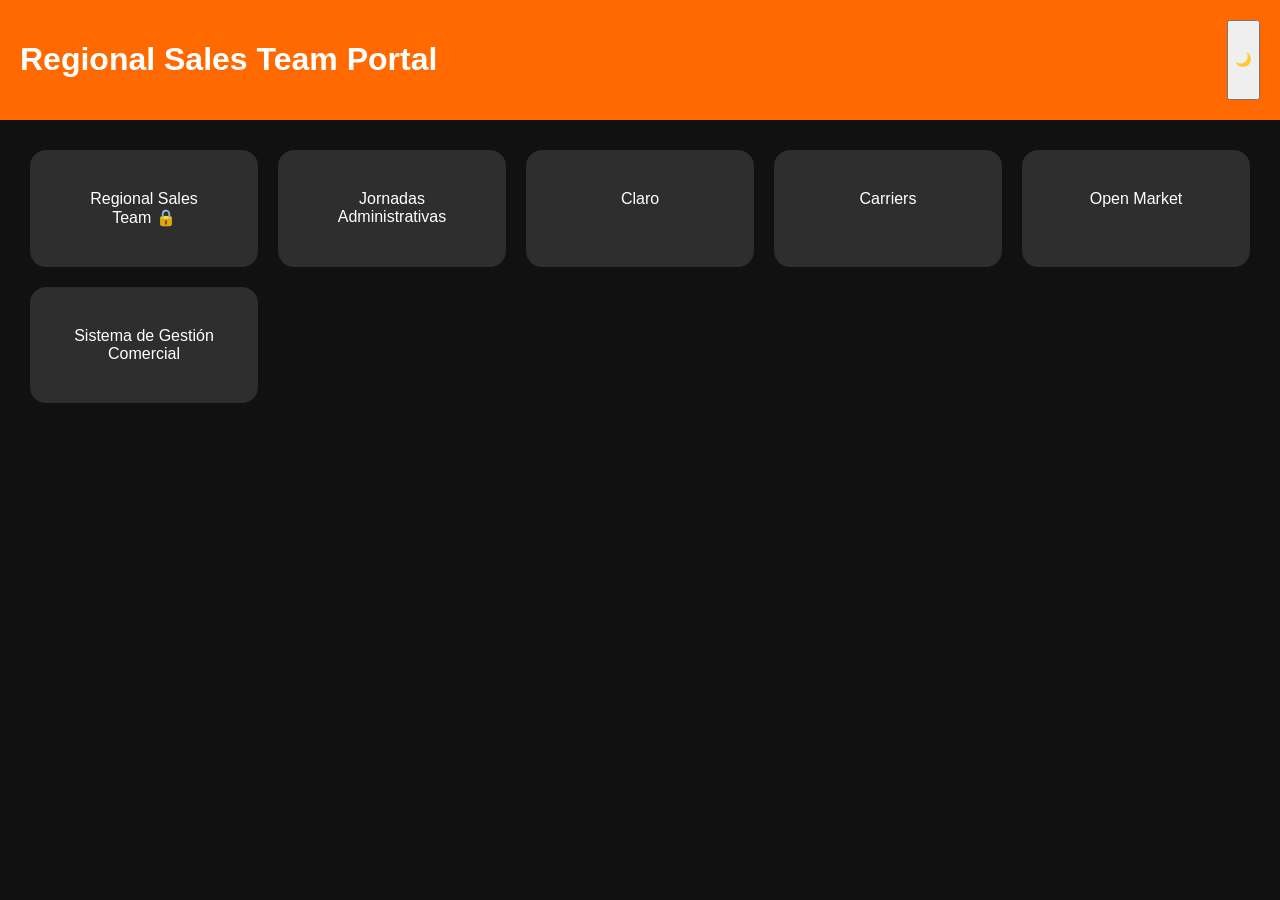
==== index.html @ ebcb6ea0 "Version Inicial" ====
<!DOCTYPE html><html><head><meta charset="utf-8"><title>Regional Sales Team Portal</title>
<link rel="stylesheet" href="css/style.css"></head>
<body>
<header><h1>Regional Sales Team Portal</h1><button id='theme'>🌙</button></header>
<main><div class='grid'>
<a class='card' href='#'>Regional Sales Team 🔒</a>
<a class='card' href='#'>Jornadas Administrativas</a>
<a class='card' href='#'>Claro</a>
<a class='card' href='#'>Carriers</a>
<a class='card' href='#'>Open Market</a>
<a class='card' href='#'>Sistema de Gestión Comercial</a>
</div><p id='clock'></p></main>
<script src="js/app.js"></script></body></html>
---- css/style.css ----
body{font-family:Arial,sans-serif;margin:0;background:#111;color:#fff}
header{display:flex;justify-content:space-between;padding:20px;background:#ff6900}
.grid{display:grid;grid-template-columns:repeat(auto-fit,minmax(220px,1fr));gap:20px;padding:30px}
.card{padding:40px;background:rgba(255,255,255,.12);border-radius:16px;color:#fff;text-decoration:none;text-align:center}
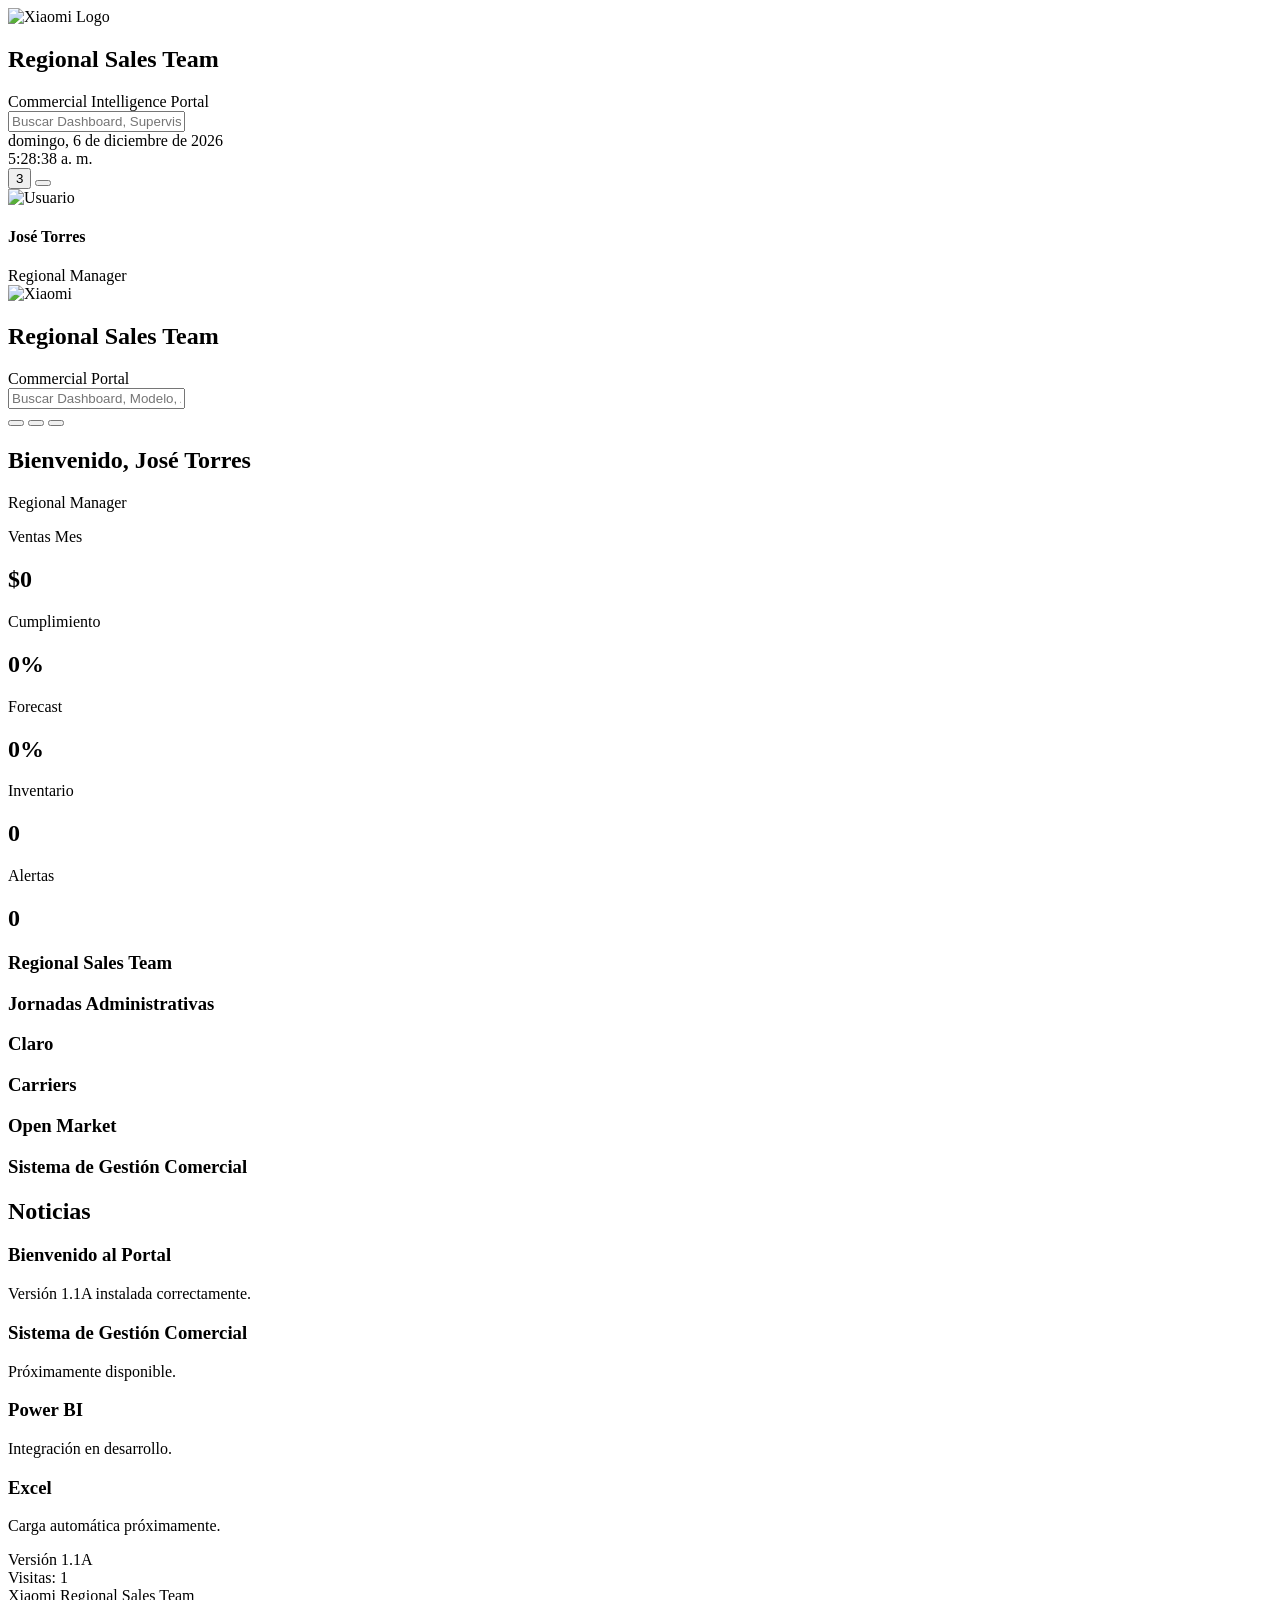
==== commit 2abb458c: "v1.1A Header, Sidebar y Login Modal" ====
--- a/index.html
+++ b/index.html
@@ -1,13 +1,387 @@
-<!DOCTYPE html><html><head><meta charset="utf-8"><title>Regional Sales Team Portal</title>
-<link rel="stylesheet" href="css/style.css"></head>
+<!DOCTYPE html>
+<html lang="es">
+
+<!-- ================= HEADER ================= -->
+
+<header class="header">
+
+    <!-- Logo -->
+    <div class="header-left">
+
+        <div class="logo-container">
+
+            <img src="assets/logo/logo-xiaomi.png"
+                 alt="Xiaomi Logo"
+                 class="logo">
+
+            <div class="title">
+
+                <h2>Regional Sales Team</h2>
+
+                <span>Commercial Intelligence Portal</span>
+
+            </div>
+
+        </div>
+
+    </div>
+
+    <!-- Buscador -->
+
+    <div class="header-center">
+
+        <div class="search">
+
+            <i class="fa-solid fa-magnifying-glass"></i>
+
+            <input
+                id="globalSearch"
+                type="text"
+                placeholder="Buscar Dashboard, Supervisor, Asesor, Modelo..."
+            >
+
+        </div>
+
+    </div>
+
+    <!-- Acciones -->
+
+    <div class="header-right">
+
+        <!-- Fecha -->
+
+        <div class="date-box">
+
+            <i class="fa-regular fa-calendar"></i>
+
+            <span id="date"></span>
+
+        </div>
+
+        <!-- Hora -->
+
+        <div class="clock-box">
+
+            <i class="fa-regular fa-clock"></i>
+
+            <span id="clock"></span>
+
+        </div>
+
+        <!-- Notificaciones -->
+
+        <button
+            class="icon-button"
+            id="notificationsButton">
+
+            <i class="fa-regular fa-bell"></i>
+
+            <span class="badge">
+
+                3
+
+            </span>
+
+        </button>
+
+        <!-- Tema -->
+
+        <button
+            class="icon-button"
+            id="themeButton">
+
+            <i class="fa-solid fa-moon"></i>
+
+        </button>
+
+        <!-- Usuario -->
+
+        <div class="profile">
+
+            <img
+                src="assets/avatars/default-user.png"
+                alt="Usuario">
+
+            <div>
+
+                <h4>
+
+                    José Torres
+
+                </h4>
+
+                <span>
+
+                    Regional Manager
+
+                </span>
+
+            </div>
+
+            <i class="fa-solid fa-chevron-down"></i>
+
+        </div>
+
+    </div>
+
+</header>
+
 <body>
-<header><h1>Regional Sales Team Portal</h1><button id='theme'>🌙</button></header>
-<main><div class='grid'>
-<a class='card' href='#'>Regional Sales Team 🔒</a>
-<a class='card' href='#'>Jornadas Administrativas</a>
-<a class='card' href='#'>Claro</a>
-<a class='card' href='#'>Carriers</a>
-<a class='card' href='#'>Open Market</a>
-<a class='card' href='#'>Sistema de Gestión Comercial</a>
-</div><p id='clock'></p></main>
-<script src="js/app.js"></script></body></html>+
+    <!-- Fondo -->
+    <div class="background-overlay"></div>
+
+    <!-- HEADER -->
+
+    <header>
+
+        <div class="logo">
+
+            <img src="assets/logo-xiaomi.png" alt="Xiaomi">
+
+            <div>
+
+                <h2>Regional Sales Team</h2>
+
+                <span>Commercial Portal</span>
+
+            </div>
+
+        </div>
+
+        <div class="search-box">
+
+            <i class="fa-solid fa-magnifying-glass"></i>
+
+            <input
+                type="text"
+                placeholder="Buscar Dashboard, Modelo, Archivo..."
+            >
+
+        </div>
+
+        <div class="header-actions">
+
+            <button id="themeButton">
+
+                <i class="fa-solid fa-moon"></i>
+
+            </button>
+
+            <button>
+
+                <i class="fa-solid fa-bell"></i>
+
+            </button>
+
+            <button>
+
+                <i class="fa-solid fa-user"></i>
+
+            </button>
+
+        </div>
+
+    </header>
+
+    <!-- HERO -->
+
+    <section class="hero">
+
+        <div>
+
+            <h1>
+
+                Bienvenido,
+
+                <span>José Torres</span>
+
+            </h1>
+
+            <p>
+
+                Regional Manager
+
+            </p>
+
+            <div class="hero-info">
+
+                <div>
+
+                    <strong id="date"></strong>
+
+                </div>
+
+                <div>
+
+                    <strong id="clock"></strong>
+
+                </div>
+
+            </div>
+
+        </div>
+
+    </section>
+
+    <!-- KPIs -->
+
+    <section class="kpi-container">
+
+        <div class="kpi-card">
+
+            <span>Ventas Mes</span>
+
+            <h2>$0</h2>
+
+        </div>
+
+        <div class="kpi-card">
+
+            <span>Cumplimiento</span>
+
+            <h2>0%</h2>
+
+        </div>
+
+        <div class="kpi-card">
+
+            <span>Forecast</span>
+
+            <h2>0%</h2>
+
+        </div>
+
+        <div class="kpi-card">
+
+            <span>Inventario</span>
+
+            <h2>0</h2>
+
+        </div>
+
+        <div class="kpi-card alert">
+
+            <span>Alertas</span>
+
+            <h2>0</h2>
+
+        </div>
+
+    </section>
+
+    <!-- TARJETAS -->
+
+    <section class="menu-grid">
+
+        <div class="menu-card login-required">
+
+            <i class="fa-solid fa-users"></i>
+
+            <h3>Regional Sales Team</h3>
+
+        </div>
+
+        <div class="menu-card">
+
+            <i class="fa-solid fa-calendar-days"></i>
+
+            <h3>Jornadas Administrativas</h3>
+
+        </div>
+
+        <div class="menu-card">
+
+            <i class="fa-solid fa-mobile-screen-button"></i>
+
+            <h3>Claro</h3>
+
+        </div>
+
+        <div class="menu-card">
+
+            <i class="fa-solid fa-tower-broadcast"></i>
+
+            <h3>Carriers</h3>
+
+        </div>
+
+        <div class="menu-card">
+
+            <i class="fa-solid fa-store"></i>
+
+            <h3>Open Market</h3>
+
+        </div>
+
+        <div class="menu-card featured">
+
+            <i class="fa-solid fa-chart-line"></i>
+
+            <h3>
+
+                Sistema de Gestión Comercial
+
+            </h3>
+
+        </div>
+
+    </section>
+
+    <!-- NOTICIAS -->
+
+    <section class="news">
+
+        <div class="news-header">
+
+            <h2>
+
+                Noticias
+
+            </h2>
+
+        </div>
+
+        <div id="newsContainer">
+
+        </div>
+
+    </section>
+
+    <!-- FOOTER -->
+
+    <footer>
+
+        <div>
+
+            Versión 1.1A
+
+        </div>
+
+        <div>
+
+            Visitas:
+
+            <span id="visits">
+
+                0
+
+            </span>
+
+        </div>
+
+        <div>
+
+            Xiaomi Regional Sales Team
+
+        </div>
+
+    </footer>
+
+    <script src="js/app.js"></script>
+
+    <script src="js/theme.js"></script>
+
+</body>
+
+</html>
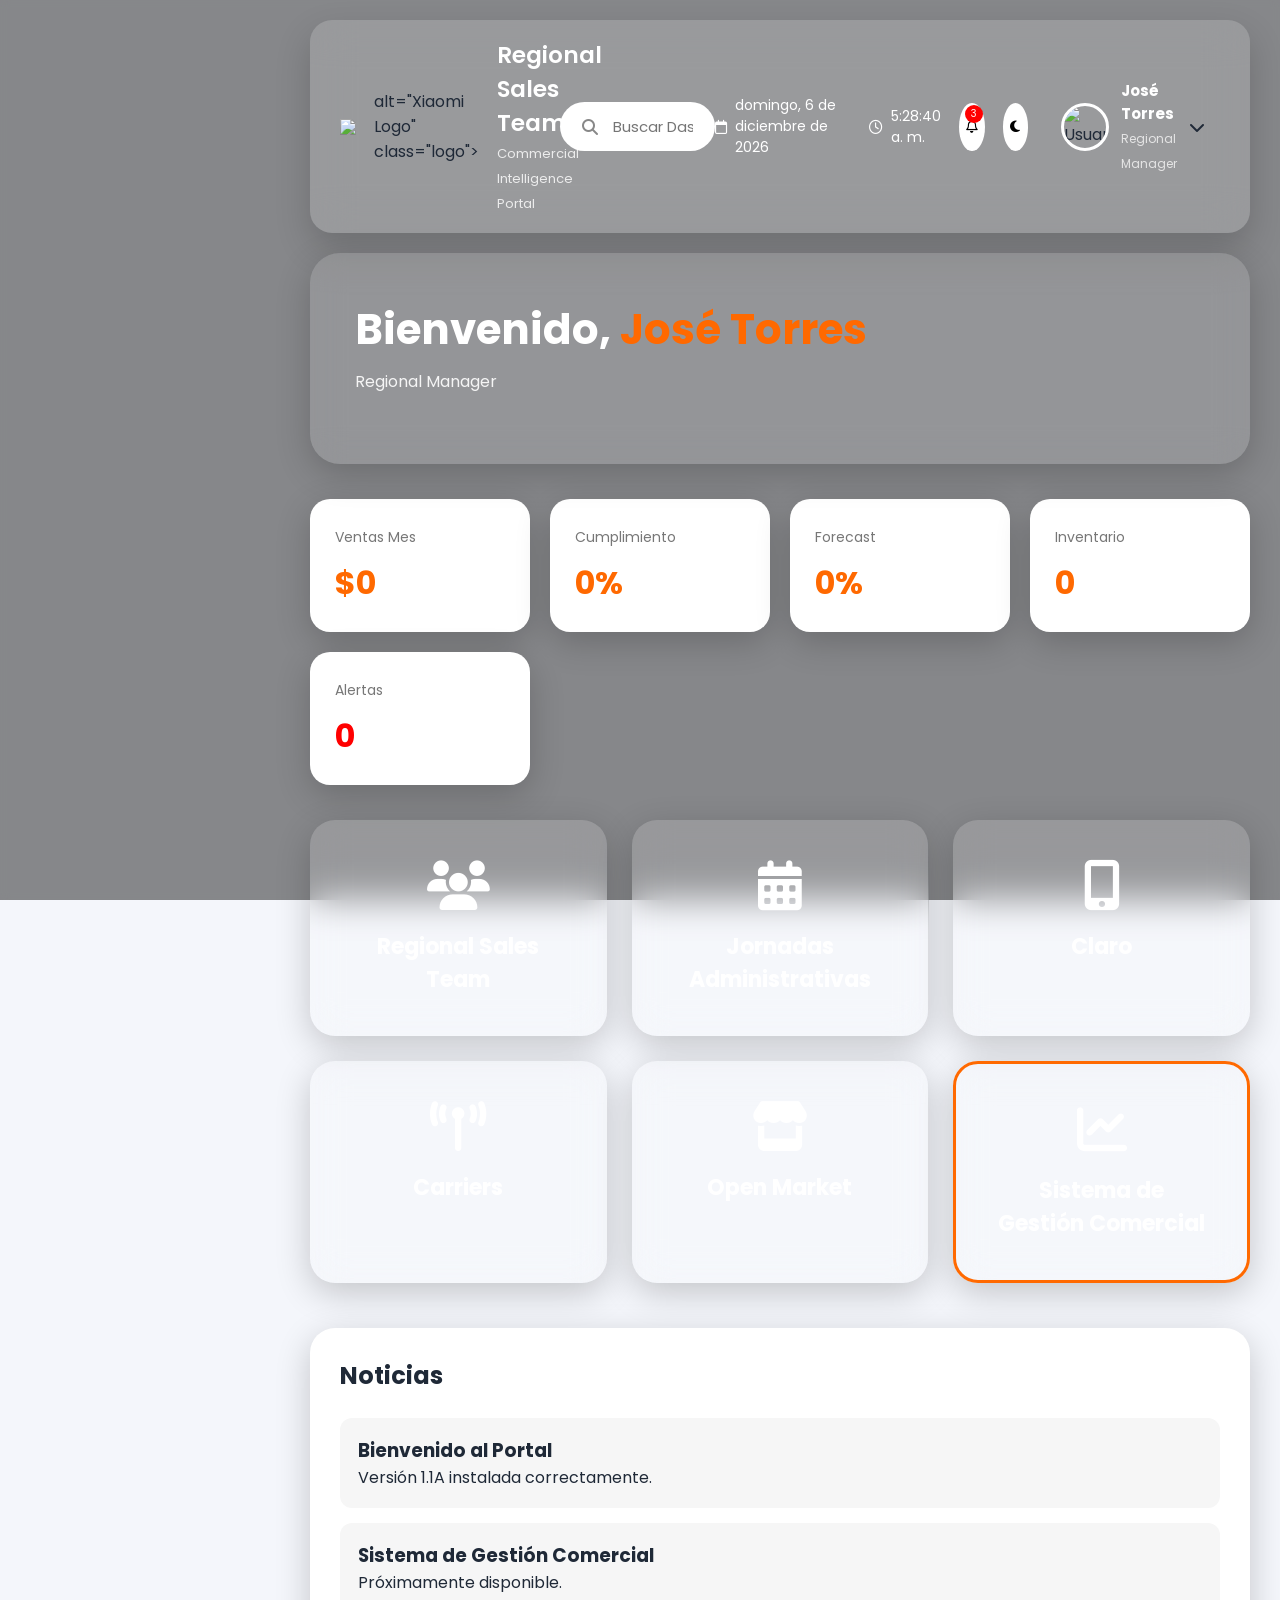
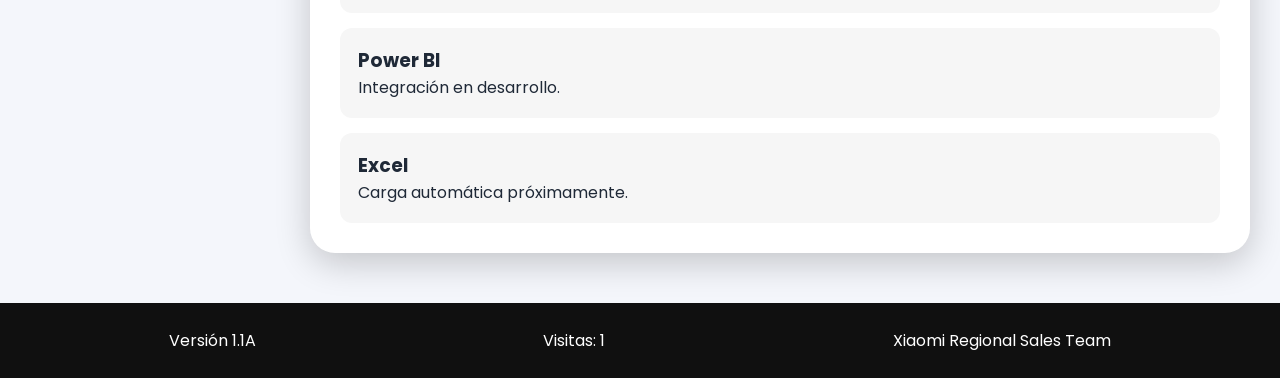
==== commit e914b2db: "V 1.1B Correcciones" ====
--- a/index.html
+++ b/index.html
@@ -1,8 +1,34 @@
 <!DOCTYPE html>
 <html lang="es">
 
-<!-- ================= HEADER ================= -->
-
+
+
+<head>
+    <meta charset="UTF-8">
+    <meta name="viewport" content="width=device-width, initial-scale=1.0">
+
+    <title>Regional Sales Team</title>
+
+    <link rel="stylesheet" href="css/style.css">
+
+    <link rel="preconnect" href="https://fonts.googleapis.com">
+
+    <link rel="preconnect" href="https://fonts.gstatic.com" crossorigin>
+
+    <link href="https://fonts.googleapis.com/css2?family=Poppins:wght@300;400;500;600;700&display=swap" rel="stylesheet">
+
+    <link rel="stylesheet"
+    href="https://cdnjs.cloudflare.com/ajax/libs/font-awesome/6.7.2/css/all.min.css">
+
+</head>
+
+
+<body>
+
+    <!-- Fondo -->
+    <div class="background-overlay"></div>
+
+    <!-- ================= HEADER ================= -->
 <header class="header">
 
     <!-- Logo -->
@@ -10,7 +36,7 @@
 
         <div class="logo-container">
 
-            <img src="assets/logo/logo-xiaomi.png"
+            <img src="assets/logo/logo-xiaomi.png">
                  alt="Xiaomi Logo"
                  class="logo">
 
@@ -126,63 +152,60 @@
 
 </header>
 
-<body>
-
-    <!-- Fondo -->
-    <div class="background-overlay"></div>
-
-    <!-- HEADER -->
-
-    <header>
-
-        <div class="logo">
-
-            <img src="assets/logo-xiaomi.png" alt="Xiaomi">
-
-            <div>
-
-                <h2>Regional Sales Team</h2>
-
-                <span>Commercial Portal</span>
+<!-- ================= LOGIN MODAL ================= -->
+
+<div id="loginModal" class="modal">
+
+    <div class="modal-content">
+
+        <div class="modal-header">
+
+            <img src="assets/logo/logo-xiaomi.png" class="login-logo">
+
+            <h2>Regional Sales Team</h2>
+
+            <p>Commercial Intelligence Portal</p>
+
+        </div>
+
+        <div class="modal-body">
+
+            <div class="input-group">
+
+                <label>Usuario</label>
+
+                <input
+                    id="username"
+                    type="text"
+                    placeholder="Ingrese su usuario">
 
             </div>
 
-        </div>
-
-        <div class="search-box">
-
-            <i class="fa-solid fa-magnifying-glass"></i>
-
-            <input
-                type="text"
-                placeholder="Buscar Dashboard, Modelo, Archivo..."
-            >
-
-        </div>
-
-        <div class="header-actions">
-
-            <button id="themeButton">
-
-                <i class="fa-solid fa-moon"></i>
+            <div class="input-group">
+
+                <label>Contraseña</label>
+
+                <input
+                    id="password"
+                    type="password"
+                    placeholder="Ingrese su contraseña">
+
+            </div>
+
+            <button id="loginButton">
+
+                Ingresar
 
             </button>
 
-            <button>
-
-                <i class="fa-solid fa-bell"></i>
-
-            </button>
-
-            <button>
-
-                <i class="fa-solid fa-user"></i>
-
-            </button>
-
-        </div>
-
-    </header>
+            <p id="loginError"></p>
+
+        </div>
+
+    </div>
+
+</div>
+
 
     <!-- HERO -->
 
@@ -379,7 +402,7 @@
     </footer>
 
     <script src="js/app.js"></script>
-
+    <script src="js/login.js"></script>
     <script src="js/theme.js"></script>
 
 </body>
--- a/css/style.css
+++ b/css/style.css
@@ -0,0 +1,1115 @@
+/* ==========================================================
+   Regional Sales Team Portal v1.1A
+   Theme: Xiaomi HyperOS + Microsoft 365
+   ========================================================== */
+
+/* RESET */
+
+*{
+    margin:0;
+    padding:0;
+    box-sizing:border-box;
+}
+
+:root{
+
+    --xiaomi:#ff6900;
+    --xiaomi-dark: #e85f00;
+
+    --glass:rgba(255,255,255,.15);
+    --glass-dark:rgba(0,0,0,.35);
+
+    --white:#ffffff;
+    --black:#111111;
+
+    --text:#1f2937;
+    --text-light:#f5f5f5;
+
+    --shadow:0 10px 35px rgba(0,0,0,.20);
+
+    --radius:20px;
+
+}
+
+body{
+
+    font-family:'Poppins',sans-serif;
+
+    background: #f4f6fb;
+
+    color:var(--text);
+
+    min-height:100vh;
+
+    overflow-x:hidden;
+
+}
+
+
+/*======================================================
+BACKGROUND
+======================================================*/
+
+.background-overlay{
+
+    position:fixed;
+
+    inset:0;
+
+    background-image:url("../assets/background.webp");
+
+    background-size:cover;
+
+    background-position:center;
+
+    background-repeat:no-repeat;
+
+    z-index:-2;
+
+}
+
+.background-overlay::after{
+
+    content:"";
+
+    position:absolute;
+
+    inset:0;
+
+    background:rgba(0,0,0,.45);
+
+    backdrop-filter:blur(5px);
+
+}
+
+
+
+
+/*======================================================
+SEARCH
+======================================================*/
+
+.search-box{
+
+    width:420px;
+
+    background:white;
+
+    border-radius:50px;
+
+    padding:12px 20px;
+
+    display:flex;
+
+    align-items:center;
+
+    gap:10px;
+
+}
+
+.search-box input{
+
+    border:none;
+
+    outline:none;
+
+    width:100%;
+
+    font-size:15px;
+
+    font-family:Poppins;
+
+}
+
+
+/*======================================================
+BUTTONS
+======================================================*/
+
+.header-actions{
+
+    display:flex;
+
+    gap:15px;
+
+}
+
+.header-actions button{
+
+    width:48px;
+
+    height:48px;
+
+    border:none;
+
+    border-radius:50%;
+
+    background:white;
+
+    cursor:pointer;
+
+    transition:.30s;
+
+    font-size:18px;
+
+}
+
+.header-actions button:hover{
+
+    background:var(--xiaomi);
+
+    color:white;
+
+    transform:translateY(-3px);
+
+}
+
+
+/*======================================================
+HERO
+======================================================*/
+
+.hero{
+
+    width:95%;
+
+    max-width:1500px;
+
+    margin:auto;
+
+    padding:45px;
+
+    border-radius:30px;
+
+    background:rgba(255,255,255,.12);
+
+    backdrop-filter:blur(16px);
+
+    color:white;
+
+    box-shadow:var(--shadow);
+
+}
+
+.hero h1{
+
+    font-size:42px;
+
+}
+
+.hero h1 span{
+
+    color:var(--xiaomi);
+
+}
+
+.hero p{
+
+    margin-top:8px;
+
+    opacity:.9;
+
+}
+
+.hero-info{
+
+    margin-top:25px;
+
+    display:flex;
+
+    gap:30px;
+
+}
+
+
+/*======================================================
+KPIs
+======================================================*/
+
+.kpi-container{
+
+    width:95%;
+
+    max-width:1500px;
+
+    margin:35px auto;
+
+    display:grid;
+
+    grid-template-columns:repeat(auto-fit,minmax(220px,1fr));
+
+    gap:20px;
+
+}
+
+.kpi-card{
+
+    background:white;
+
+    border-radius:20px;
+
+    padding:25px;
+
+    box-shadow:var(--shadow);
+
+    transition:.30s;
+
+}
+
+.kpi-card:hover{
+
+    transform:translateY(-6px);
+
+}
+
+.kpi-card span{
+
+    color:#777;
+
+    font-size:14px;
+
+}
+
+.kpi-card h2{
+
+    margin-top:10px;
+
+    font-size:32px;
+
+    color:var(--xiaomi);
+
+}
+
+.alert h2{
+
+    color:red;
+
+}
+
+
+/*======================================================
+MENU
+======================================================*/
+
+.menu-grid{
+
+    width:95%;
+
+    max-width:1500px;
+
+    margin:auto;
+
+    display:grid;
+
+    grid-template-columns:repeat(auto-fit,minmax(250px,1fr));
+
+    gap:25px;
+
+}
+
+.menu-card{
+
+    background:rgba(255,255,255,.15);
+
+    backdrop-filter:blur(18px);
+
+    border-radius:25px;
+
+    padding:40px;
+
+    color:white;
+
+    text-align:center;
+
+    cursor:pointer;
+
+    transition:.30s;
+
+    box-shadow:var(--shadow);
+
+}
+
+.menu-card:hover{
+
+    transform:translateY(-10px);
+
+    background:var(--xiaomi);
+
+}
+
+.menu-card i{
+
+    font-size:50px;
+
+    margin-bottom:20px;
+
+}
+
+.menu-card h3{
+
+    font-size:22px;
+
+}
+
+.featured{
+
+    border:3px solid var(--xiaomi);
+
+}
+
+
+/*======================================================
+NEWS
+======================================================*/
+
+.news{
+
+    width:95%;
+
+    max-width:1500px;
+
+    margin:45px auto;
+
+    padding:30px;
+
+    background:white;
+
+    border-radius:25px;
+
+    box-shadow:var(--shadow);
+
+}
+
+.news-header{
+
+    margin-bottom:25px;
+
+}
+
+#newsContainer{
+
+    display:grid;
+
+    gap:15px;
+
+}
+
+.news-item{
+
+    padding:18px;
+
+    background:#f6f6f6;
+
+    border-radius:12px;
+
+}
+
+
+/*======================================================
+FOOTER
+======================================================*/
+
+footer{
+
+    margin-top:50px;
+
+    padding:25px;
+
+    background:#101010;
+
+    color:white;
+
+    display:flex;
+
+    justify-content:space-around;
+
+}
+
+
+/*======================================================
+DARK MODE
+======================================================*/
+
+body.dark{
+
+    background:#151515;
+
+}
+
+body.dark .kpi-card,
+body.dark .news{
+
+    background:#262626;
+
+    color:white;
+
+}
+
+body.dark .search-box{
+
+    background:#333;
+
+}
+
+body.dark input{
+
+    background:transparent;
+
+    color:white;
+
+}
+
+body.dark .menu-card{
+
+    background:rgba(40,40,40,.60);
+
+}
+
+
+/*======================================================
+RESPONSIVE
+======================================================*/
+
+@media(max-width:1100px){
+
+header{
+
+flex-direction:column;
+
+gap:20px;
+
+}
+
+.search-box{
+
+width:100%;
+
+}
+
+}
+
+@media(max-width:768px){
+
+.hero h1{
+
+font-size:30px;
+
+}
+
+.hero{
+
+padding:30px;
+
+}
+
+.hero-info{
+
+flex-direction:column;
+
+gap:10px;
+
+}
+
+footer{
+
+flex-direction:column;
+
+gap:15px;
+
+text-align:center;
+
+}
+
+}
+
+
+
+/*==================================================
+HEADER V2
+==================================================*/
+
+.header{
+
+    width:calc(100% - 340px);
+
+    margin:20px 20px 20px 310px;
+
+    padding:18px 30px;
+
+    display:flex;
+
+    justify-content:space-between;
+
+    align-items:center;
+
+    border-radius:22px;
+
+    backdrop-filter:blur(20px);
+
+    background:rgba(255,255,255,.16);
+
+    box-shadow:0 15px 35px rgba(0,0,0,.18);
+
+}
+
+.header-left{
+
+    width:25%;
+
+}
+
+.logo-container{
+
+    display:flex;
+
+    align-items:center;
+
+    gap:18px;
+
+}
+
+.logo{
+
+    width:55px;
+
+}
+
+.title h2{
+
+    color:white;
+
+    font-size:23px;
+
+    font-weight:600;
+
+}
+
+.title span{
+
+    color:#ECECEC;
+
+    font-size:13px;
+
+}
+
+.header-center{
+
+    width:40%;
+
+}
+
+.search{
+
+    background:white;
+
+    border-radius:50px;
+
+    padding:13px 22px;
+
+    display:flex;
+
+    align-items:center;
+
+    gap:15px;
+
+}
+
+.search input{
+
+    border:none;
+
+    outline:none;
+
+    width:100%;
+
+    font-family:Poppins;
+
+    font-size:15px;
+
+}
+
+.search i{
+
+    color:#888;
+
+}
+
+.header-right{
+
+    display:flex;
+
+    align-items:center;
+
+    gap:18px;
+
+}
+
+.date-box,
+
+.clock-box{
+
+    color:white;
+
+    display:flex;
+
+    gap:8px;
+
+    align-items:center;
+
+    font-size:14px;
+
+}
+
+.icon-button{
+
+    width:48px;
+
+    height:48px;
+
+    border-radius:50%;
+
+    border:none;
+
+    cursor:pointer;
+
+    position:relative;
+
+    background:white;
+
+    transition:.3s;
+
+}
+
+.icon-button:hover{
+
+    background:#ff6900;
+
+    color:white;
+
+    transform:translateY(-3px);
+
+}
+
+.badge{
+
+    position:absolute;
+
+    right:2px;
+
+    top:2px;
+
+    background:red;
+
+    color:white;
+
+    border-radius:50%;
+
+    width:18px;
+
+    height:18px;
+
+    display:flex;
+
+    align-items:center;
+
+    justify-content:center;
+
+    font-size:10px;
+
+}
+
+.profile{
+
+    display:flex;
+
+    align-items:center;
+
+    gap:12px;
+
+    cursor:pointer;
+
+    padding:8px 15px;
+
+    border-radius:18px;
+
+    transition:.3s;
+
+}
+
+.profile:hover{
+
+    background:rgba(255,255,255,.15);
+
+}
+
+.profile img{
+
+    width:48px;
+
+    height:48px;
+
+    border-radius:50%;
+
+    border:3px solid white;
+
+}
+
+.profile h4{
+
+    color:white;
+
+    font-size:15px;
+
+}
+
+.profile span{
+
+    color:#E5E5E5;
+
+    font-size:12px;
+
+}
+/*=========================================
+SIDEBAR
+=========================================*/
+
+.sidebar{
+
+    position:fixed;
+
+    left:0;
+
+    top:0;
+
+    width:280px;
+
+    height:100vh;
+
+    background:#1f1f1f;
+
+    color:white;
+
+    display:flex;
+
+    flex-direction:column;
+
+    justify-content:space-between;
+
+    box-shadow:8px 0 30px rgba(0,0,0,.30);
+
+    z-index:999;
+
+}
+
+.sidebar-header{
+
+    padding:30px;
+
+    display:flex;
+
+    align-items:center;
+
+    gap:15px;
+
+    border-bottom:1px solid rgba(255,255,255,.10);
+
+}
+
+.sidebar-logo{
+
+    width:45px;
+
+}
+
+.sidebar-header h2{
+
+    font-size:22px;
+
+    font-weight:600;
+
+}
+
+.sidebar nav{
+
+    flex:1;
+
+    margin-top:20px;
+
+}
+
+.sidebar ul{
+
+    list-style:none;
+
+}
+
+.sidebar li{
+
+    display:flex;
+
+    align-items:center;
+
+    gap:18px;
+
+    padding:18px 30px;
+
+    cursor:pointer;
+
+    transition:.3s;
+
+    font-size:16px;
+
+}
+
+.sidebar li:hover{
+
+    background:#ff6900;
+
+}
+
+.sidebar li.active{
+
+    background:#ff6900;
+
+}
+
+.sidebar li i{
+
+    width:25px;
+
+    text-align:center;
+
+    font-size:20px;
+
+}
+
+.sidebar-footer{
+
+    padding:25px;
+
+    border-top:1px solid rgba(255,255,255,.10);
+
+}
+
+.sidebar-footer button{
+
+    width:100%;
+
+    padding:15px;
+
+    border:none;
+
+    background:#2d2d2d;
+
+    color:white;
+
+    border-radius:15px;
+
+    cursor:pointer;
+
+    transition:.3s;
+
+}
+
+.sidebar-footer button:hover{
+
+    background:#ff6900;
+
+}
+
+.hero,
+.kpi-container,
+.menu-grid,
+.news{
+
+    margin-left:310px;
+
+    width:calc(100% - 340px);
+
+}
+
+/*==================================================
+LOGIN MODAL
+==================================================*/
+
+.modal{
+
+    position:fixed;
+
+    inset:0;
+
+    display:none;
+
+    justify-content:center;
+
+    align-items:center;
+
+    background:rgba(0,0,0,.55);
+
+    backdrop-filter:blur(8px);
+
+    z-index:99999;
+
+}
+
+.modal.active{
+
+    display:flex;
+
+}
+
+.modal-content{
+
+    width:430px;
+
+    border-radius:25px;
+
+    background:white;
+
+    overflow:hidden;
+
+    animation:loginFade .35s ease;
+
+    box-shadow:0 25px 60px rgba(0,0,0,.35);
+
+}
+
+@keyframes loginFade{
+
+    from{
+
+        opacity:0;
+
+        transform:translateY(30px);
+
+    }
+
+    to{
+
+        opacity:1;
+
+        transform:translateY(0);
+
+    }
+
+}
+
+.modal-header{
+
+    padding:35px;
+
+    background:#ff6900;
+
+    color:white;
+
+    text-align:center;
+
+}
+
+.login-logo{
+
+    width:70px;
+
+    margin-bottom:15px;
+
+}
+
+.modal-header h2{
+
+    font-size:26px;
+
+}
+
+.modal-header p{
+
+    opacity:.9;
+
+    margin-top:5px;
+
+}
+
+.modal-body{
+
+    padding:35px;
+
+}
+
+.input-group{
+
+    margin-bottom:20px;
+
+}
+
+.input-group label{
+
+    display:block;
+
+    margin-bottom:8px;
+
+    font-weight:600;
+
+}
+
+.input-group input{
+
+    width:100%;
+
+    padding:14px;
+
+    border:1px solid #DDD;
+
+    border-radius:12px;
+
+    font-size:15px;
+
+    outline:none;
+
+    transition:.3s;
+
+}
+
+.input-group input:focus{
+
+    border-color:#ff6900;
+
+}
+
+#loginButton{
+
+    width:100%;
+
+    padding:15px;
+
+    border:none;
+
+    border-radius:12px;
+
+    background:#ff6900;
+
+    color:white;
+
+    font-size:16px;
+
+    cursor:pointer;
+
+    transition:.3s;
+
+}
+
+#loginButton:hover{
+
+    background:#e55f00;
+
+}
+
+#loginError{
+
+    margin-top:15px;
+
+    color:red;
+
+    text-align:center;
+
+    min-height:20px;
+
+}
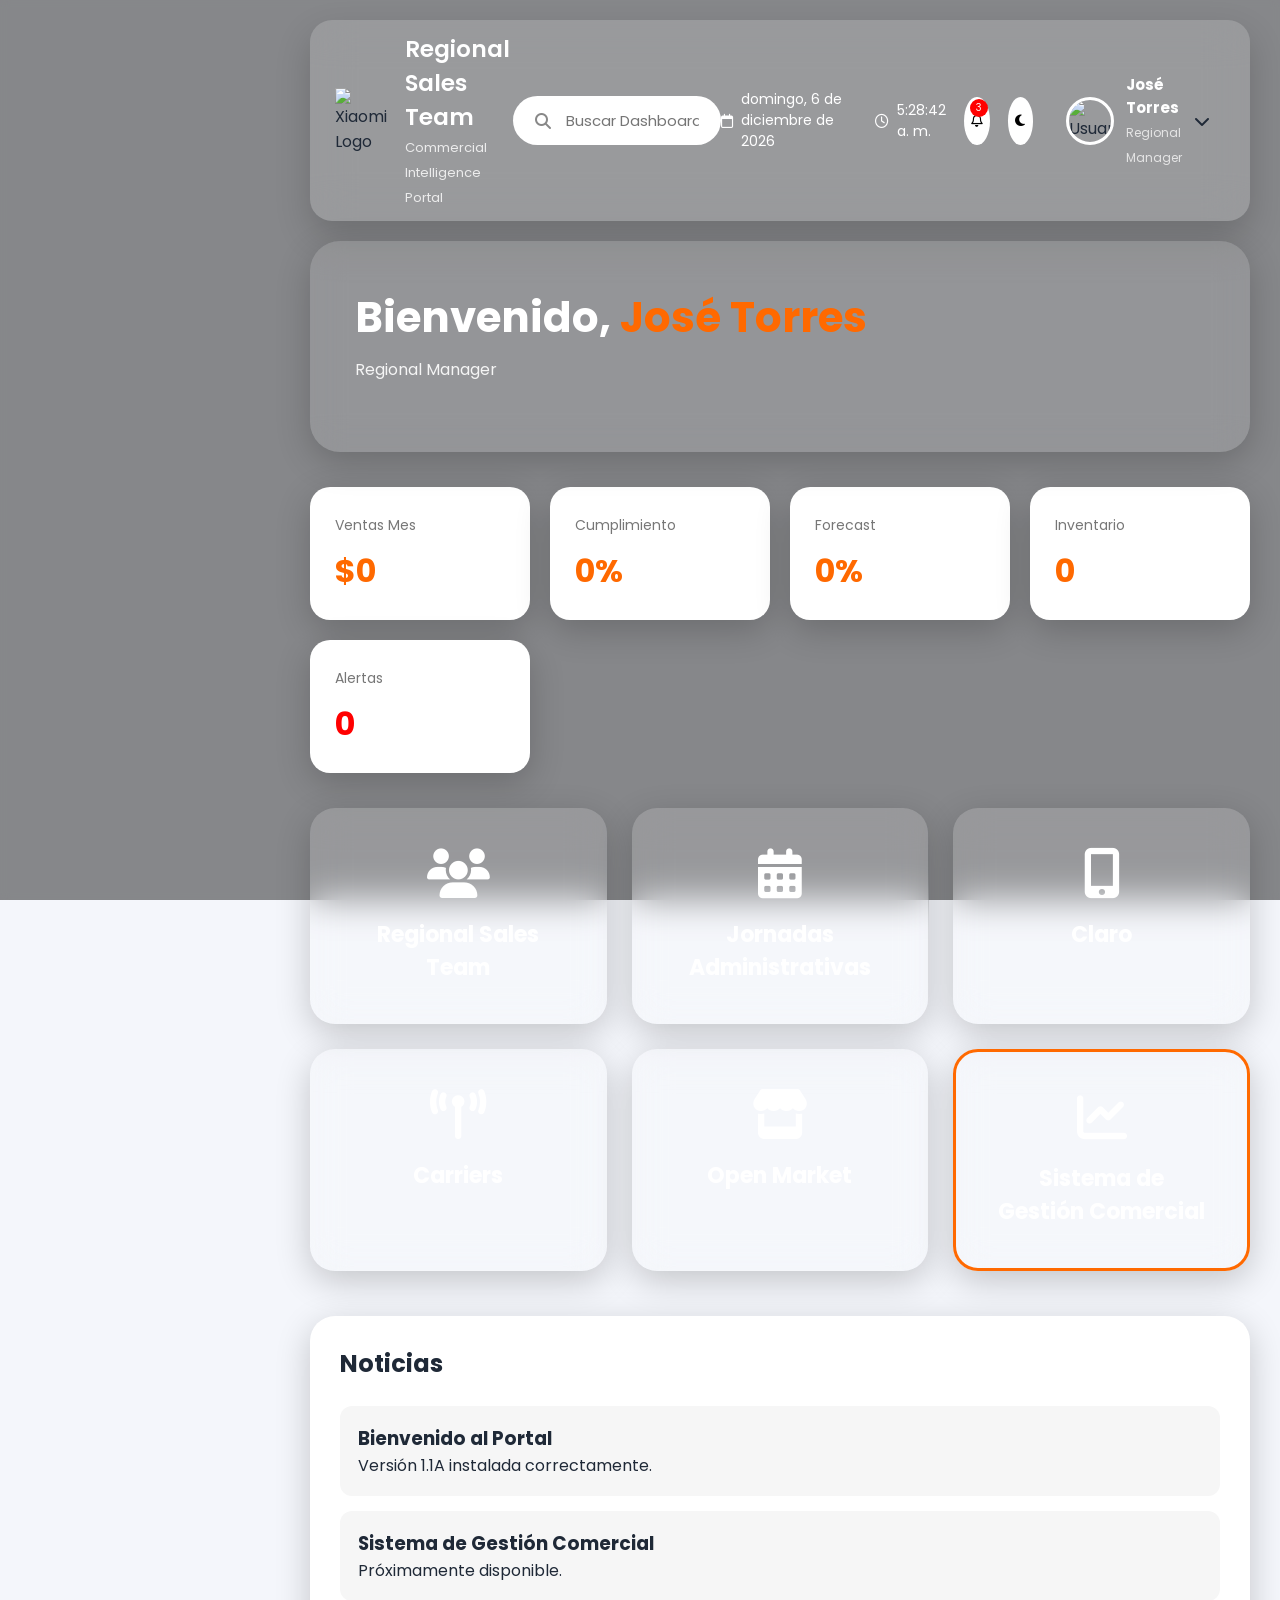
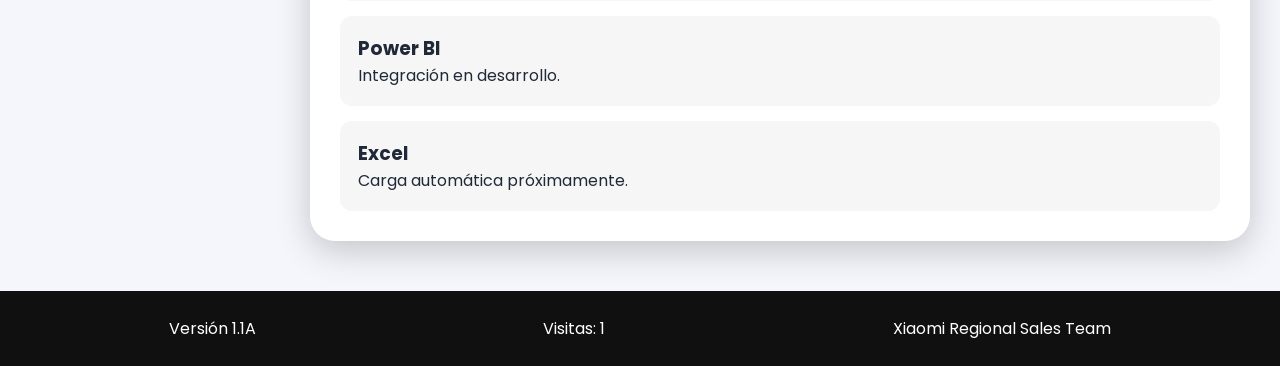
==== commit a7a59f93: "Creada estructura del Dashboard Ejecutivo" ====
--- a/index.html
+++ b/index.html
@@ -36,9 +36,10 @@
 
         <div class="logo-container">
 
-            <img src="assets/logo/logo-xiaomi.png">
-                 alt="Xiaomi Logo"
-                 class="logo">
+            <img
+                src="assets/logo/logo-xiaomi.png"
+                alt="Xiaomi Logo"   
+                class="logo">
 
             <div class="title">
 
--- a/css/style.css
+++ b/css/style.css
@@ -144,7 +144,7 @@
 
     border-radius:50%;
 
-    background:white;
+    background:#202020;
 
     cursor:pointer;
 
@@ -156,7 +156,7 @@
 
 .header-actions button:hover{
 
-    background:var(--xiaomi);
+    background:#ff6900;
 
     color:white;
 
@@ -534,7 +534,7 @@
 
     margin:20px 20px 20px 310px;
 
-    padding:18px 30px;
+    padding:12px 25px;
 
     display:flex;
 
@@ -785,7 +785,7 @@
 
     height:100vh;
 
-    background:#1f1f1f;
+    background:#111;
 
     color:white;
 
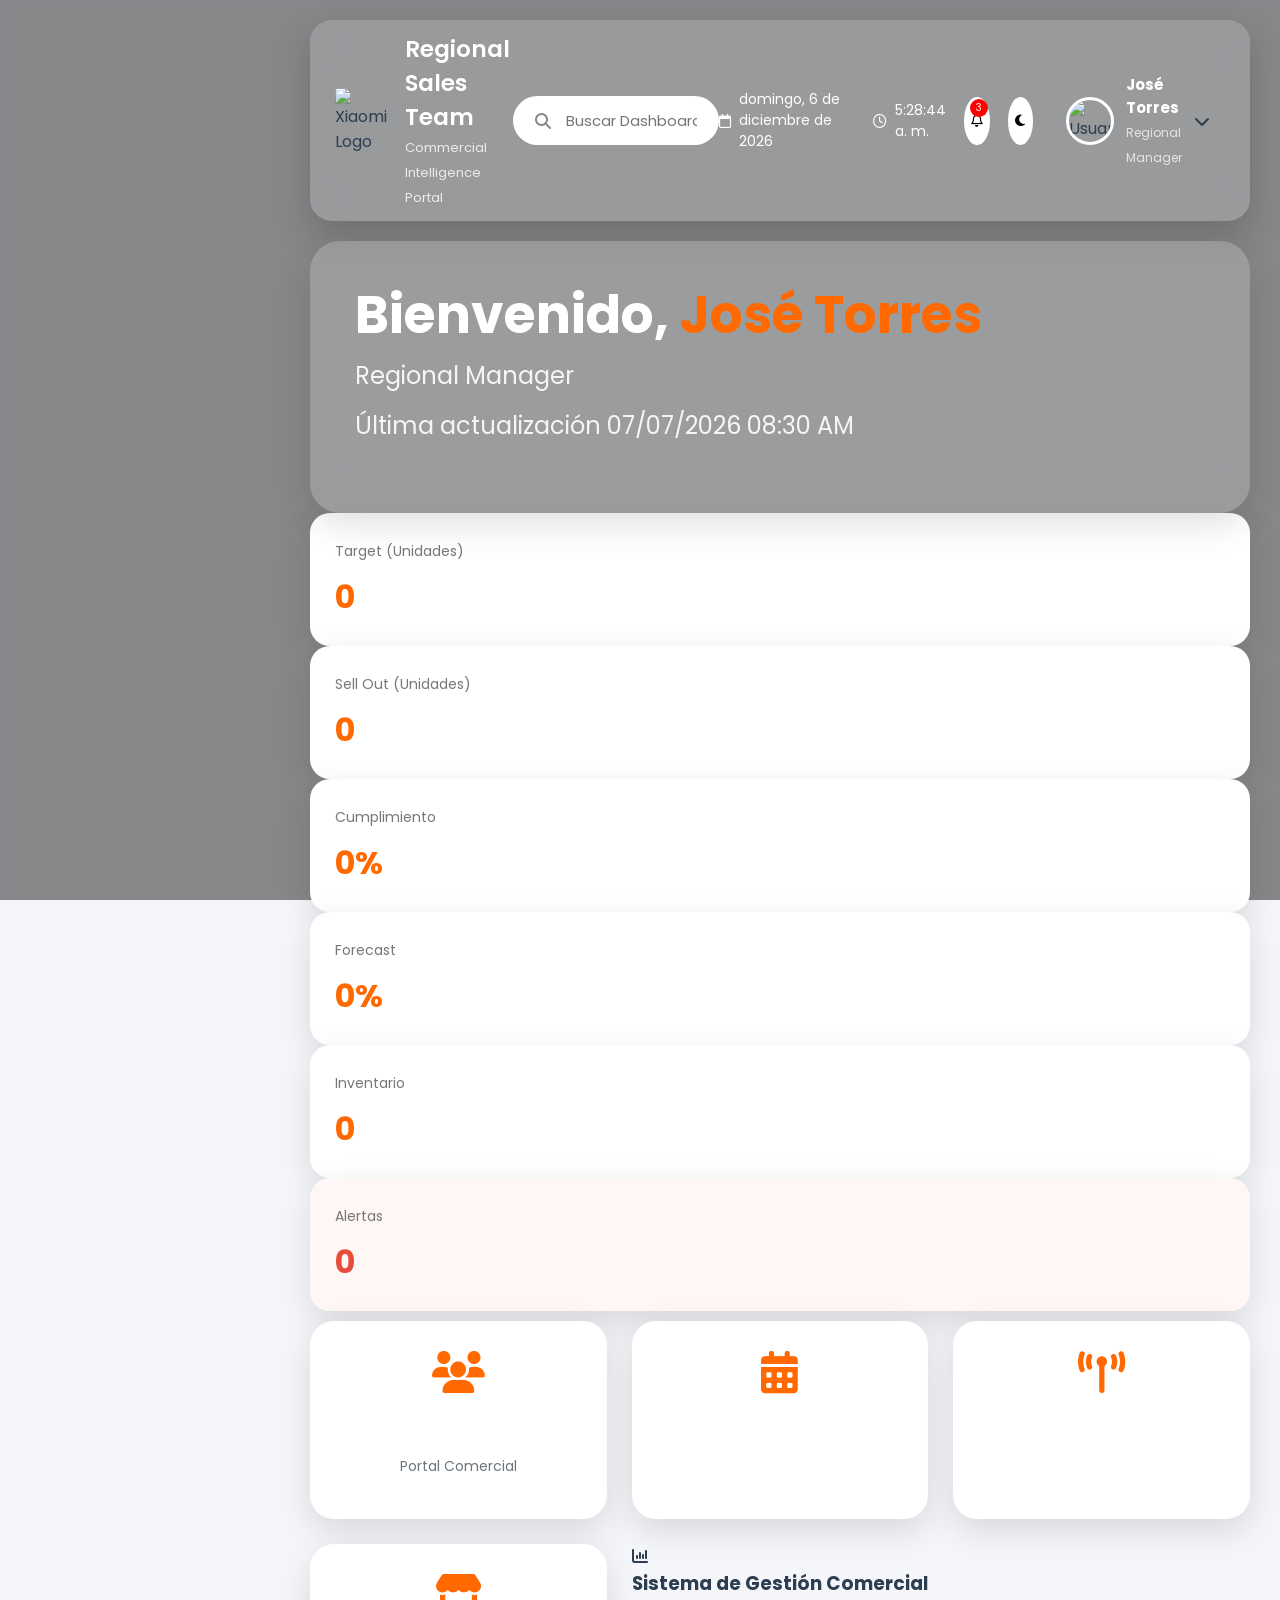
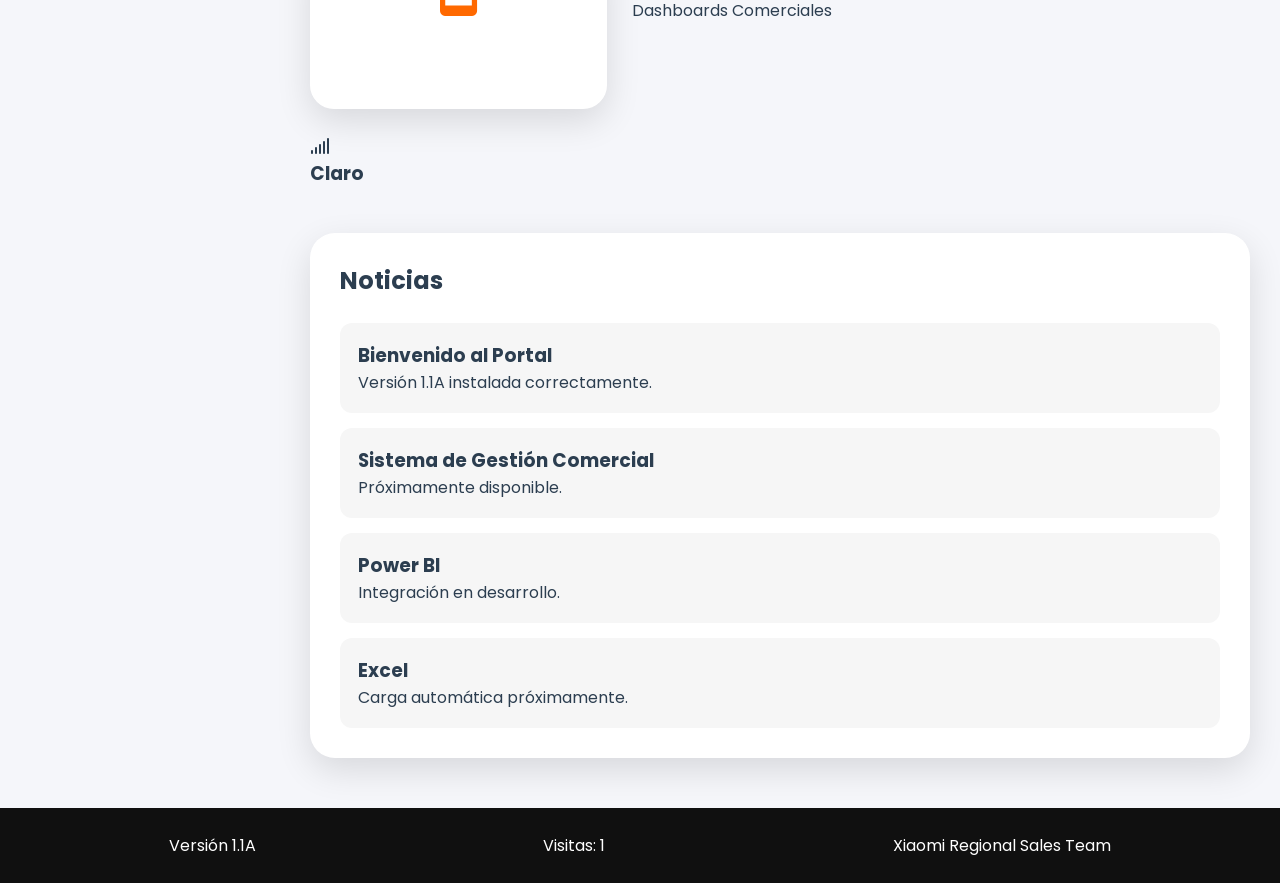
==== commit c3bcbf3c: "v1.3.0 - Estructura Fase 1 Integración Excel" ====
--- a/index.html
+++ b/index.html
@@ -10,7 +10,7 @@
     <title>Regional Sales Team</title>
 
     <link rel="stylesheet" href="css/style.css">
-
+    <link rel="stylesheet" href="dashboard/css/dashboard.css">
     <link rel="preconnect" href="https://fonts.googleapis.com">
 
     <link rel="preconnect" href="https://fonts.gstatic.com" crossorigin>
@@ -207,6 +207,7 @@
 
 </div>
 
+<main id="appContent"></main>
 
     <!-- HERO -->
 
@@ -218,16 +219,30 @@
 
                 Bienvenido,
 
-                <span>José Torres</span>
+                <span>
+
+                José Torres
+
+                </span>
 
             </h1>
 
             <p>
 
-                Regional Manager
+            Regional Manager
 
             </p>
 
+<p class="last-update">
+
+Última actualización
+
+07/07/2026
+
+08:30 AM
+
+</p>
+
             <div class="hero-info">
 
                 <div>
@@ -254,14 +269,22 @@
 
         <div class="kpi-card">
 
-            <span>Ventas Mes</span>
-
-            <h2>$0</h2>
+        <span>Target (Unidades)</span>
+
+        <h2 id="targetGeneral">0</h2>
 
         </div>
 
         <div class="kpi-card">
 
+            <span>Sell Out (Unidades)</span>
+
+             <h2 id="sellOut">0</h2>
+
+        </div>
+
+        <div class="kpi-card">
+
             <span>Cumplimiento</span>
 
             <h2>0%</h2>
@@ -302,7 +325,13 @@
 
             <i class="fa-solid fa-users"></i>
 
-            <h3>Regional Sales Team</h3>
+            <h3>
+                Regional Sales Team
+            </h3>
+
+            <p>
+            Portal Comercial
+        </p>
 
         </div>
 
@@ -314,41 +343,41 @@
 
         </div>
 
+
+
         <div class="menu-card">
 
-            <i class="fa-solid fa-mobile-screen-button"></i>
-
-            <h3>Claro</h3>
+            <i class="fa-solid fa-tower-broadcast"></i>
+
+            <h3>Carriers</h3>
 
         </div>
 
         <div class="menu-card">
 
-            <i class="fa-solid fa-tower-broadcast"></i>
-
-            <h3>Carriers</h3>
-
-        </div>
-
-        <div class="menu-card">
-
             <i class="fa-solid fa-store"></i>
 
             <h3>Open Market</h3>
 
         </div>
 
-        <div class="menu-card featured">
-
-            <i class="fa-solid fa-chart-line"></i>
-
-            <h3>
-
-                Sistema de Gestión Comercial
-
-            </h3>
-
-        </div>
+        <div class="card">
+
+        <i class="fa-solid fa-chart-column"></i>
+        <a class="card"
+            onclick="loadPage('dashboard')">
+        <h3>Sistema de Gestión Comercial</h3>
+        <p>Dashboards Comerciales</p>
+        </div>
+        
+        <div class="card">
+        <i class="fa-solid fa-signal"></i>
+    <a class="card"
+            onclick="loadPage('claro')">
+
+        <h3>Claro</h3>
+        </div>
+               
 
     </section>
 
@@ -371,6 +400,7 @@
         </div>
 
     </section>
+    </main>
 
     <!-- FOOTER -->
 
@@ -405,6 +435,7 @@
     <script src="js/app.js"></script>
     <script src="js/login.js"></script>
     <script src="js/theme.js"></script>
+    <script src="js/router.js"></script>
 
 </body>
 
--- a/css/style.css
+++ b/css/style.css
@@ -226,19 +226,15 @@
 KPIs
 ======================================================*/
 
-.kpi-container{
-
-    width:95%;
-
-    max-width:1500px;
-
-    margin:35px auto;
+.kpi-grid{
 
     display:grid;
 
-    grid-template-columns:repeat(auto-fit,minmax(220px,1fr));
-
-    gap:20px;
+    grid-template-columns:repeat(3,1fr);
+
+    gap:25px;
+
+    margin-top:35px;
 
 }
 
@@ -785,7 +781,7 @@
 
     height:100vh;
 
-    background:#111;
+    background:#171717;
 
     color:white;
 
--- a/dashboard/css/dashboard.css
+++ b/dashboard/css/dashboard.css
@@ -0,0 +1,1411 @@
+/*=========================================================
+    REGIONAL SALES TEAM PORTAL
+    Dashboard CSS
+    Version 2.0
+=========================================================*/
+
+/*=========================================================
+RESET
+=========================================================*/
+
+*{
+    margin:0;
+    padding:0;
+    box-sizing:border-box;
+}
+
+html{
+    scroll-behavior:smooth;
+}
+
+body{
+    font-family:'Poppins',sans-serif;
+    background:#f5f6fa;
+    color:#2c3e50;
+}
+
+/*=========================================================
+VARIABLES
+=========================================================*/
+
+:root{
+
+    --xiaomi:#ff6900;
+    --xiaomi-dark:#e85f00;
+
+    --white:#ffffff;
+
+    --background:#f5f6fa;
+
+    --text:#2c3e50;
+
+    --text-light:#6c757d;
+
+    --success:#2ecc71;
+
+    --warning:#f39c12;
+
+    --danger:#e74c3c;
+
+    --border:#ececec;
+
+    --shadow:0 12px 35px rgba(0,0,0,.12);
+
+    --radius:22px;
+
+    --transition:.30s;
+
+}
+
+/*=========================================================
+CONTENEDOR GENERAL
+=========================================================*/
+
+.dashboard-container{
+
+    width:100%;
+
+    max-width:1600px;
+
+    margin:auto;
+
+    display:flex;
+
+    flex-direction:column;
+
+    gap:30px;
+
+    animation:fadeIn .45s ease;
+
+}
+
+/*=========================================================
+ANIMACIÓN
+=========================================================*/
+
+@keyframes fadeIn{
+
+    from{
+
+        opacity:0;
+
+        transform:translateY(20px);
+
+    }
+
+    to{
+
+        opacity:1;
+
+        transform:translateY(0);
+
+    }
+
+}
+
+/*=========================================================
+TÍTULO
+=========================================================*/
+
+.dashboard-title{
+
+    display:flex;
+
+    flex-direction:column;
+
+    gap:8px;
+
+}
+
+.dashboard-title h1{
+
+    font-size:34px;
+
+    font-weight:700;
+
+    color:#222;
+
+}
+
+.dashboard-title p{
+
+    color:var(--text-light);
+
+    font-size:15px;
+
+}
+
+/*=========================================================
+HERO
+=========================================================*/
+
+.hero{
+
+    background:rgba(255,255,255,.18);
+
+    backdrop-filter:blur(20px);
+
+    border-radius:30px;
+
+    padding:45px;
+
+    box-shadow:var(--shadow);
+
+}
+
+.hero h1{
+
+    font-size:52px;
+
+    font-weight:700;
+
+    color:white;
+
+    line-height:1.1;
+
+}
+
+.hero h1 span{
+
+    color:var(--xiaomi);
+
+}
+
+.hero p{
+
+    margin-top:15px;
+
+    color:white;
+
+    font-size:24px;
+
+}
+
+.last-update{
+
+    margin-top:18px;
+
+    font-size:15px;
+
+    color:#eeeeee;
+
+}
+
+/*=========================================================
+PANEL FILTROS
+=========================================================*/
+
+.filters-panel{
+
+    display:grid;
+
+    grid-template-columns:repeat(8,1fr) 150px 150px;
+
+    gap:18px;
+
+    padding:25px;
+
+    background:rgba(255,255,255,.16);
+
+    backdrop-filter:blur(18px);
+
+    border-radius:25px;
+
+    box-shadow:var(--shadow);
+
+    align-items:center;
+
+}
+
+.filters-panel select{
+
+    width:100%;
+
+    padding:13px 15px;
+
+    border-radius:14px;
+
+    border:1px solid var(--border);
+
+    outline:none;
+
+    background:white;
+
+    font-size:14px;
+
+    font-family:Poppins;
+
+    transition:var(--transition);
+
+}
+
+.filters-panel select:hover{
+
+    border-color:var(--xiaomi);
+
+}
+
+.filters-panel select:focus{
+
+    border-color:var(--xiaomi);
+
+}
+
+/*=========================================================
+BOTONES
+=========================================================*/
+
+.btn-primary{
+
+    width:100%;
+
+    padding:13px;
+
+    border:none;
+
+    border-radius:14px;
+
+    background:var(--xiaomi);
+
+    color:white;
+
+    font-weight:600;
+
+    cursor:pointer;
+
+    transition:var(--transition);
+
+}
+
+.btn-primary:hover{
+
+    transform:translateY(-2px);
+
+    background:var(--xiaomi-dark);
+
+}
+
+.btn-secondary{
+
+    width:100%;
+
+    padding:13px;
+
+    border-radius:14px;
+
+    border:2px solid var(--xiaomi);
+
+    background:white;
+
+    color:var(--xiaomi);
+
+    font-weight:600;
+
+    cursor:pointer;
+
+    transition:var(--transition);
+
+}
+
+.btn-secondary:hover{
+
+    background:var(--xiaomi);
+
+    color:white;
+
+}
+
+/*=========================================================
+GRID GENERAL
+=========================================================*/
+
+.dashboard-grid{
+
+    display:grid;
+
+    grid-template-columns:repeat(12,1fr);
+
+    gap:25px;
+
+}
+
+/*=========================================================
+ESPACIADO
+=========================================================*/
+
+section{
+
+    margin-bottom:10px;
+
+}
+
+/*=========================================================
+KPIs
+=========================================================*/
+
+.kpi-grid{
+
+    display:grid;
+
+    grid-template-columns:repeat(3,1fr);
+
+    gap:25px;
+
+    width:100%;
+
+}
+
+
+/*=========================================================
+TARJETA KPI
+=========================================================*/
+
+.kpi-box{
+
+    position:relative;
+
+    background:var(--white);
+
+    border-radius:24px;
+
+    padding:28px;
+
+    min-height:210px;
+
+    box-shadow:var(--shadow);
+
+    display:flex;
+
+    flex-direction:column;
+
+    justify-content:space-between;
+
+    overflow:hidden;
+
+    transition:var(--transition);
+
+    cursor:pointer;
+
+}
+
+
+.kpi-box:hover{
+
+    transform:translateY(-8px);
+
+    box-shadow:0 18px 45px rgba(0,0,0,.18);
+
+}
+
+
+/*=========================================================
+LÍNEA SUPERIOR
+=========================================================*/
+
+.kpi-box::before{
+
+    content:"";
+
+    position:absolute;
+
+    top:0;
+
+    left:0;
+
+    width:100%;
+
+    height:6px;
+
+    background:var(--xiaomi);
+
+}
+
+
+/*=========================================================
+COLORES
+=========================================================*/
+
+.kpi-primary::before{
+
+    background:var(--xiaomi);
+
+}
+
+.kpi-success::before{
+
+    background:var(--success);
+
+}
+
+.kpi-warning::before{
+
+    background:var(--warning);
+
+}
+
+.kpi-danger::before{
+
+    background:var(--danger);
+
+}
+
+
+/*=========================================================
+ICONO
+=========================================================*/
+
+.kpi-icon{
+
+    position:absolute;
+
+    top:22px;
+
+    right:22px;
+
+    font-size:42px;
+
+    color:#d9d9d9;
+
+    opacity:.45;
+
+    transition:var(--transition);
+
+}
+
+.kpi-box:hover .kpi-icon{
+
+    transform:scale(1.15);
+
+    opacity:.75;
+
+}
+
+
+/*=========================================================
+TÍTULO
+=========================================================*/
+
+.kpi-box span{
+
+    font-size:16px;
+
+    color:var(--text-light);
+
+    font-weight:500;
+
+}
+
+
+/*=========================================================
+VALOR
+=========================================================*/
+
+.kpi-box h2{
+
+    margin-top:18px;
+
+    font-size:52px;
+
+    font-weight:700;
+
+    color:var(--text);
+
+    line-height:1;
+
+}
+
+
+/*=========================================================
+FORECAST %
+=========================================================*/
+
+.kpi-box small{
+
+    margin-top:8px;
+
+    font-size:16px;
+
+    color:var(--text-light);
+
+}
+
+
+/*=========================================================
+TENDENCIA
+=========================================================*/
+
+.kpi-trend{
+
+    display:flex;
+
+    align-items:center;
+
+    gap:10px;
+
+    margin-top:18px;
+
+    font-size:14px;
+
+}
+
+
+.kpi-up{
+
+    color:var(--success);
+
+    font-weight:600;
+
+}
+
+.kpi-down{
+
+    color:var(--danger);
+
+    font-weight:600;
+
+}
+
+.kpi-neutral{
+
+    color:var(--text-light);
+
+    font-weight:600;
+
+}
+
+
+/*=========================================================
+ESTADO ALERTA
+=========================================================*/
+
+.alert{
+
+    background:#fff7f5;
+
+}
+
+.alert h2{
+
+    color:var(--danger);
+
+}
+
+
+/*=========================================================
+ESTADO CUMPLIMIENTO
+=========================================================*/
+
+.kpi-success h2{
+
+    color:var(--success);
+
+}
+
+.kpi-warning h2{
+
+    color:var(--warning);
+
+}
+
+.kpi-primary h2{
+
+    color:var(--xiaomi);
+
+}
+
+.kpi-danger h2{
+
+    color:var(--danger);
+
+}
+
+
+/*=========================================================
+ANIMACIÓN CONTADOR
+=========================================================*/
+
+.kpi-box h2{
+
+    animation:fadeNumber .6s ease;
+
+}
+
+@keyframes fadeNumber{
+
+    from{
+
+        opacity:0;
+
+        transform:translateY(15px);
+
+    }
+
+    to{
+
+        opacity:1;
+
+        transform:translateY(0);
+
+    }
+
+}
+
+
+/*=========================================================
+RESPONSIVE
+=========================================================*/
+
+@media(max-width:1400px){
+
+    .kpi-grid{
+
+        grid-template-columns:repeat(2,1fr);
+
+    }
+
+}
+
+@media(max-width:850px){
+
+    .kpi-grid{
+
+        grid-template-columns:1fr;
+
+    }
+
+}
+
+/*=========================================================
+CHARTS
+=========================================================*/
+
+.charts-grid{
+
+    display:grid;
+
+    grid-template-columns:repeat(2,1fr);
+
+    gap:25px;
+
+}
+
+.chart-card{
+
+    background:var(--white);
+
+    border-radius:24px;
+
+    padding:30px;
+
+    box-shadow:var(--shadow);
+
+    transition:var(--transition);
+
+}
+
+.chart-card:hover{
+
+    transform:translateY(-6px);
+
+}
+
+.chart-card h3{
+
+    margin-bottom:25px;
+
+    font-size:20px;
+
+    color:var(--text);
+
+    font-weight:600;
+
+}
+
+.chart-card canvas{
+
+    width:100% !important;
+
+    height:340px !important;
+
+}
+
+/*=========================================================
+TABLA
+=========================================================*/
+
+.table-card{
+
+    background:var(--white);
+
+    border-radius:24px;
+
+    padding:30px;
+
+    box-shadow:var(--shadow);
+
+}
+
+.table-card h3{
+
+    margin-bottom:25px;
+
+    font-size:22px;
+
+}
+
+.table-responsive{
+
+    overflow-x:auto;
+
+}
+
+.table-card table{
+
+    width:100%;
+
+    border-collapse:collapse;
+
+}
+
+.table-card thead{
+
+    background:var(--xiaomi);
+
+    color:white;
+
+}
+
+.table-card th{
+
+    padding:18px;
+
+    font-size:14px;
+
+    font-weight:600;
+
+    text-align:center;
+
+}
+
+.table-card td{
+
+    padding:16px;
+
+    border-bottom:1px solid #ececec;
+
+    text-align:center;
+
+    font-size:14px;
+
+}
+
+.table-card tbody tr{
+
+    transition:.25s;
+
+}
+
+.table-card tbody tr:hover{
+
+    background:#fff5ef;
+
+}
+
+/*=========================================================
+ESTADOS TABLA
+=========================================================*/
+
+.status-success{
+
+    color:var(--success);
+
+    font-weight:600;
+
+}
+
+.status-warning{
+
+    color:var(--warning);
+
+    font-weight:600;
+
+}
+
+.status-danger{
+
+    color:var(--danger);
+
+    font-weight:600;
+
+}
+
+/*=========================================================
+ALERTAS
+=========================================================*/
+
+.alerts-card{
+
+    background:white;
+
+    border-radius:24px;
+
+    padding:30px;
+
+    box-shadow:var(--shadow);
+
+}
+
+.alerts-card h3{
+
+    margin-bottom:25px;
+
+}
+
+.alerts-card ul{
+
+    list-style:none;
+
+}
+
+.alerts-card li{
+
+    display:flex;
+
+    align-items:center;
+
+    gap:15px;
+
+    padding:18px;
+
+    margin-bottom:15px;
+
+    border-left:6px solid var(--xiaomi);
+
+    background:#fafafa;
+
+    border-radius:14px;
+
+    transition:.25s;
+
+}
+
+.alerts-card li:hover{
+
+    background:#fff3eb;
+
+}
+
+.alert-high{
+
+    border-left-color:var(--danger) !important;
+
+}
+
+.alert-medium{
+
+    border-left-color:var(--warning) !important;
+
+}
+
+.alert-low{
+
+    border-left-color:var(--success) !important;
+
+}
+
+/*=========================================================
+MENU DASHBOARD
+=========================================================*/
+
+.menu-grid{
+
+    display:grid;
+
+    grid-template-columns:repeat(5,1fr);
+
+    gap:25px;
+
+}
+
+.menu-card{
+
+    background:white;
+
+    border-radius:24px;
+
+    padding:30px;
+
+    box-shadow:var(--shadow);
+
+    text-align:center;
+
+    cursor:pointer;
+
+    transition:var(--transition);
+
+}
+
+.menu-card:hover{
+
+    transform:translateY(-8px);
+
+}
+
+.menu-card i{
+
+    font-size:42px;
+
+    color:var(--xiaomi);
+
+    margin-bottom:20px;
+
+}
+
+.menu-card h3{
+
+    margin-bottom:10px;
+
+}
+
+.menu-card p{
+
+    color:var(--text-light);
+
+    font-size:14px;
+
+}
+
+/*=========================================================
+CARDS PEQUEÑAS
+=========================================================*/
+
+.info-card{
+
+    background:white;
+
+    border-radius:20px;
+
+    padding:22px;
+
+    box-shadow:var(--shadow);
+
+}
+
+.info-card h4{
+
+    margin-bottom:12px;
+
+}
+
+.info-card p{
+
+    color:var(--text-light);
+
+}
+
+/*=========================================================
+RESPONSIVE
+=========================================================*/
+
+@media(max-width:1400px){
+
+.charts-grid{
+
+grid-template-columns:1fr;
+
+}
+
+.menu-grid{
+
+grid-template-columns:repeat(3,1fr);
+
+}
+
+}
+
+@media(max-width:900px){
+
+.menu-grid{
+
+grid-template-columns:repeat(2,1fr);
+
+}
+
+}
+
+@media(max-width:650px){
+
+.menu-grid{
+
+grid-template-columns:1fr;
+
+}
+
+.table-card{
+
+padding:20px;
+
+}
+
+.chart-card{
+
+padding:20px;
+
+}
+
+}
+
+/*=========================================================
+ DASHBOARD STATUS BAR
+=========================================================*/
+
+.status-bar{
+
+    display:grid;
+
+    grid-template-columns:repeat(4,1fr);
+
+    gap:20px;
+
+}
+
+.status-item{
+
+    background:white;
+
+    border-radius:18px;
+
+    padding:18px 22px;
+
+    box-shadow:var(--shadow);
+
+    display:flex;
+
+    align-items:center;
+
+    gap:18px;
+
+    transition:var(--transition);
+
+}
+
+.status-item:hover{
+
+    transform:translateY(-4px);
+
+}
+
+.status-item i{
+
+    font-size:28px;
+
+    color:var(--xiaomi);
+
+}
+
+.status-item h4{
+
+    font-size:15px;
+
+    margin-bottom:4px;
+
+}
+
+.status-item p{
+
+    font-size:13px;
+
+    color:var(--text-light);
+
+}
+
+
+/*=========================================================
+ TOP 10 BEST SELLERS
+=========================================================*/
+
+.best-sellers{
+
+    background:white;
+
+    border-radius:24px;
+
+    padding:30px;
+
+    box-shadow:var(--shadow);
+
+}
+
+.best-sellers h3{
+
+    margin-bottom:25px;
+
+}
+
+.best-grid{
+
+    display:grid;
+
+    grid-template-columns:repeat(auto-fill,minmax(170px,1fr));
+
+    gap:20px;
+
+}
+
+.best-card{
+
+    border-radius:18px;
+
+    padding:18px;
+
+    text-align:center;
+
+    border:1px solid #ececec;
+
+    transition:var(--transition);
+
+}
+
+.best-card:hover{
+
+    transform:translateY(-6px);
+
+    box-shadow:0 10px 25px rgba(0,0,0,.12);
+
+}
+
+.best-card img{
+
+    width:100px;
+
+    height:100px;
+
+    object-fit:contain;
+
+    margin-bottom:15px;
+
+}
+
+.best-card h4{
+
+    font-size:15px;
+
+    margin-bottom:6px;
+
+}
+
+.best-card span{
+
+    color:var(--xiaomi);
+
+    font-weight:700;
+
+}
+
+
+/*=========================================================
+ LOADING
+=========================================================*/
+
+.loading{
+
+    display:flex;
+
+    justify-content:center;
+
+    align-items:center;
+
+    padding:60px;
+
+}
+
+.spinner{
+
+    width:50px;
+
+    height:50px;
+
+    border-radius:50%;
+
+    border:5px solid #ececec;
+
+    border-top:5px solid var(--xiaomi);
+
+    animation:spin 1s linear infinite;
+
+}
+
+@keyframes spin{
+
+    from{
+
+        transform:rotate(0deg);
+
+    }
+
+    to{
+
+        transform:rotate(360deg);
+
+    }
+
+}
+
+
+/*=========================================================
+ SCROLLBAR
+=========================================================*/
+
+::-webkit-scrollbar{
+
+    width:10px;
+
+}
+
+::-webkit-scrollbar-track{
+
+    background:#ececec;
+
+}
+
+::-webkit-scrollbar-thumb{
+
+    background:var(--xiaomi);
+
+    border-radius:10px;
+
+}
+
+::-webkit-scrollbar-thumb:hover{
+
+    background:var(--xiaomi-dark);
+
+}
+
+
+/*=========================================================
+ DARK MODE
+=========================================================*/
+
+body.dark{
+
+    background:#141414;
+
+    color:white;
+
+}
+
+body.dark .kpi-box,
+body.dark .chart-card,
+body.dark .table-card,
+body.dark .alerts-card,
+body.dark .menu-card,
+body.dark .status-item,
+body.dark .best-card,
+body.dark .best-sellers{
+
+    background:#202020;
+
+    color:white;
+
+}
+
+body.dark .table-card td{
+
+    border-color:#343434;
+
+}
+
+body.dark .filters-panel{
+
+    background:#202020;
+
+}
+
+body.dark select{
+
+    background:#2d2d2d;
+
+    color:white;
+
+    border-color:#444;
+
+}
+
+body.dark .dashboard-title p{
+
+    color:#d0d0d0;
+
+}
+
+
+/*=========================================================
+ FOOTER DASHBOARD
+=========================================================*/
+
+.dashboard-footer{
+
+    display:flex;
+
+    justify-content:space-between;
+
+    align-items:center;
+
+    padding:25px 0;
+
+    color:var(--text-light);
+
+    font-size:14px;
+
+}
+
+
+/*=========================================================
+ RESPONSIVE
+=========================================================*/
+
+@media(max-width:1200px){
+
+    .status-bar{
+
+        grid-template-columns:repeat(2,1fr);
+
+    }
+
+}
+
+@media(max-width:900px){
+
+    .status-bar{
+
+        grid-template-columns:1fr;
+
+    }
+
+    .best-grid{
+
+        grid-template-columns:repeat(2,1fr);
+
+    }
+
+}
+
+@media(max-width:600px){
+
+    .best-grid{
+
+        grid-template-columns:1fr;
+
+    }
+
+    .dashboard-footer{
+
+        flex-direction:column;
+
+        gap:10px;
+
+        text-align:center;
+
+    }
+
+}
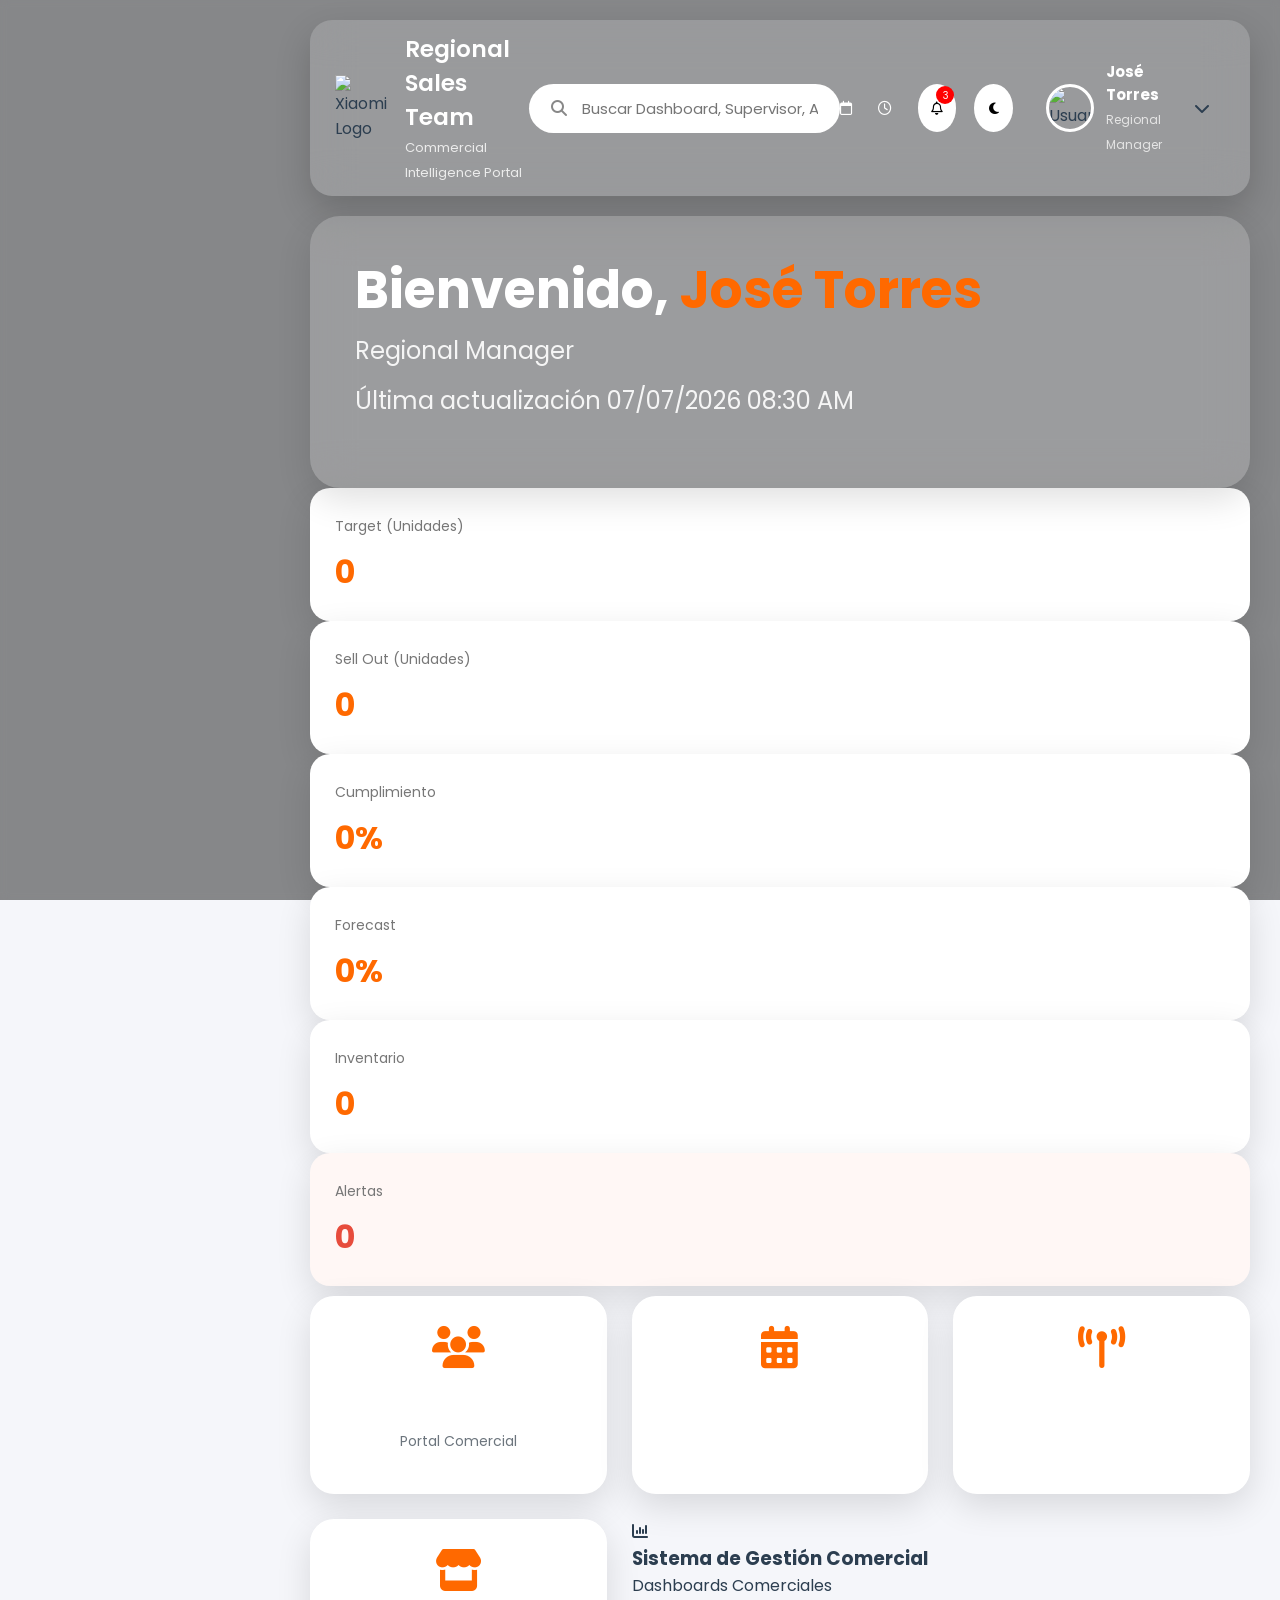
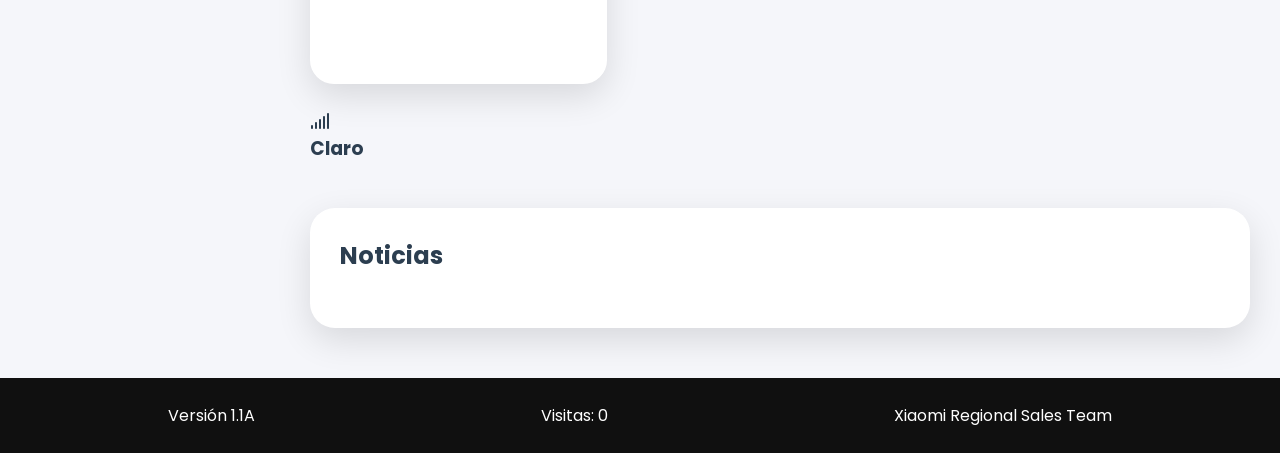
==== commit 60c1615e: "v1.4.0 - Motor de datos e integración inicial con Excel" ====
--- a/index.html
+++ b/index.html
@@ -432,10 +432,55 @@
 
     </footer>
 
-    <script src="js/app.js"></script>
-    <script src="js/login.js"></script>
-    <script src="js/theme.js"></script>
-    <script src="js/router.js"></script>
+    <!-- SCRIPTS -->
+<!-- =======================================================
+     LIBRERÍAS
+======================================================= -->
+
+<script src="https://cdn.jsdelivr.net/npm/xlsx/dist/xlsx.full.min.js"></script>
+
+
+<!-- =======================================================
+     CORE DEL SISTEMA
+======================================================= -->
+
+<script src="dashboard/js/database.js"></script>
+<script src="dashboard/js/loader.js"></script>
+<script src="dashboard/js/utils.js"></script>
+
+
+<!-- =======================================================
+     MOTORES
+======================================================= -->
+
+<script src="dashboard/js/excel.js"></script>
+
+
+<!-- =======================================================
+     MÓDULOS DEL DASHBOARD
+======================================================= -->
+
+<script src="dashboard/js/filters.js"></script>
+<script src="dashboard/js/kpis.js"></script>
+<script src="dashboard/js/charts.js"></script>
+<script src="dashboard/js/table.js"></script>
+<script src="dashboard/js/alerts.js"></script>
+
+
+<!-- =======================================================
+     DASHBOARD
+======================================================= -->
+
+<script src="dashboard/js/dashboard.js"></script>
+
+
+<!-- =======================================================
+     PORTAL
+======================================================= -->
+
+<script src="js/login.js"></script>
+<script src="js/theme.js"></script>
+<script src="js/router.js"></script>
 
 </body>
 
